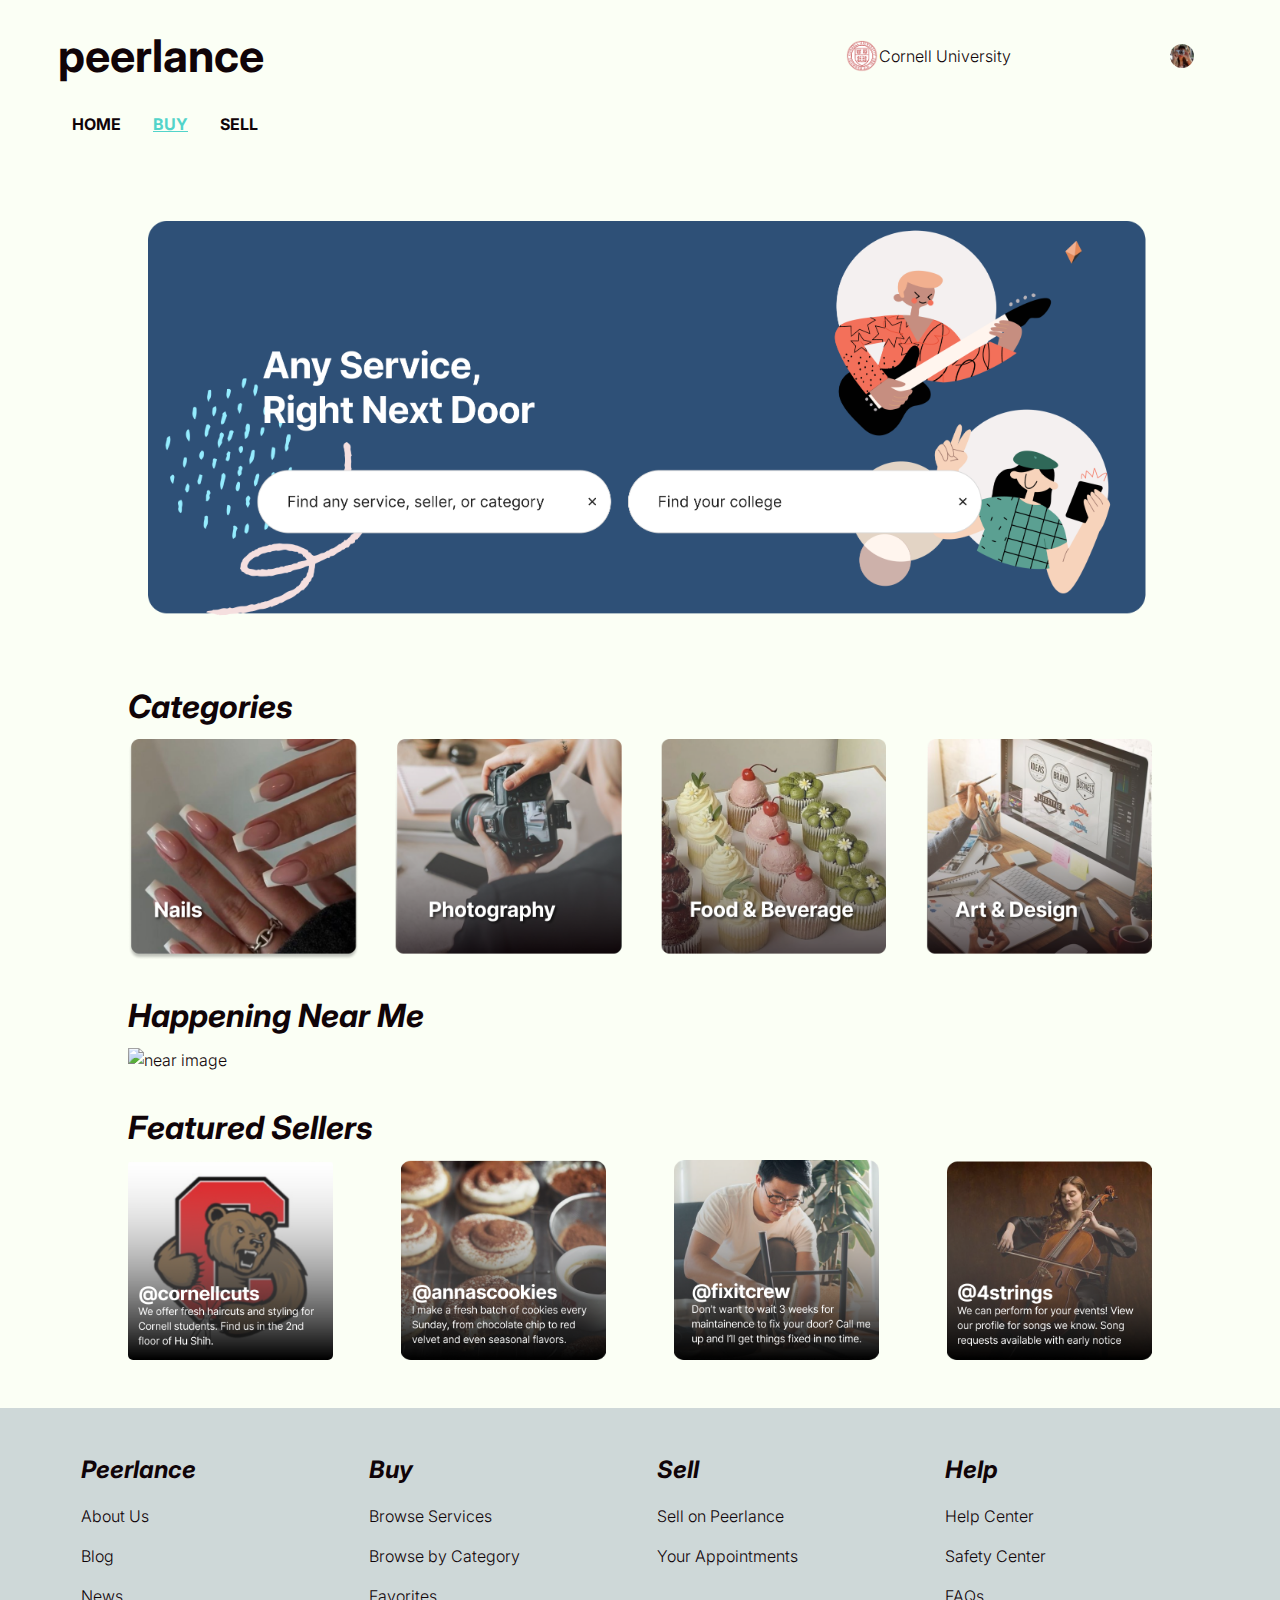
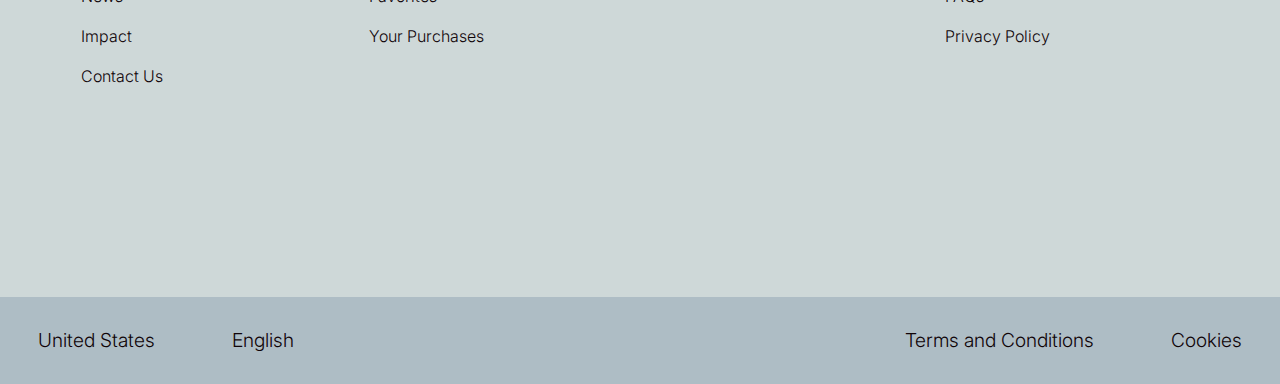
==== buy/buy.html @ 65de8bf3 "added buy page and rerouted image paths on homepage" ====
<!DOCTYPE html>
<html lang="en">
  <head>
    <meta charset="utf-8" />
    <meta name="viewport" content="width=device-width, initial-scale=1" />
    <!-- ADD STYLESHEET HERE -->
    <link rel="stylesheet" href="./buy.css" type="text/css" />
    <!-- ADD STYLESHEET HERE -->
    <title>peerlance</title>
    <link
      href="https://cdn.jsdelivr.net/npm/bootstrap@5.3.3/dist/css/bootstrap.min.css"
      rel="stylesheet"
      integrity="sha384-QWTKZyjpPEjISv5WaRU9OFeRpok6YctnYmDr5pNlyT2bRjXh0JMhjY6hW+ALEwIH"
      crossorigin="anonymous"
    />
    <link rel="preconnect" href="https://fonts.googleapis.com" />
    <link rel="preconnect" href="https://fonts.gstatic.com" crossorigin />
    <link
      href="https://fonts.googleapis.com/css2?family=Inter:ital,opsz,wght@0,14..32,100..900;1,14..32,100..900&display=swap"
      rel="stylesheet"
    />
  </head>
  <body>
    <div id="main-container">
      <!-- START OF NAVBAR -->
      <div id="navbar">
        <div id="logo-container"><div id="logo">peerlance</div></div>
        <div id="right-nav-container">
          <div id="dropdown-container">
            <div id="inner-dropdown-container">
              <img
                id="cornell-logo"
                src="../images/cornell.png"
                alt="cornell logo"
              />
              <span>Cornell University</span>
              <i id="dropdown-arrow" class="fa-solid fa-angle-down"></i>
            </div>
          </div>
          <div id="icon-container">
            <div id="inner-icon-container">
              <i class="fa-regular fa-comment-dots"></i>
              <i class="fa-regular fa-bell"></i>
              <div id="profile-dropdown-container">
                <img id="pfp" src="../images/pfp.jpeg" alt="profile picture" />
                <i id="dropdown-arrow" class="fa-solid fa-angle-down"></i>
              </div>
            </div>
          </div>
        </div>
      </div>
      <!-- END OF NAVBAR -->
      <!-- START OF PAGE BUTTONS -->
      <div id="page-buttons-container">
        <div class="page-button">
          <a>
            <div>HOME</div>
          </a>
        </div>
        <div class="page-button">
          <a>
            <div id="current-page">BUY</div>
          </a>
        </div>
        <div class="page-button">
          <a>
            <div>SELL</div>
          </a>
        </div>
      </div>
      <!-- END OF PAGE BUTTONS -->

      <div id="body-container">
        <!-- SEARCH CONTAINER -->
        <div id="search-container">
          <div id="inner-search-container">
            <img src="./search_image.png" alt="search image" />
          </div>
        </div>
        <!-- END OF SEARCH CONTAINER -->
        <!-- CATEOGRIES CONTAINER -->
        <div id="categories-container">
          <div class="header">Categories</div>
          <div id="inner-categories-container">
            <img src="categories_image.png" alt="categories img" />
          </div>
        </div>
        <!-- END OF CATEGORIES CONTAINER -->
        <!-- NEAR CONTAINER -->
        <div id="near-container">
          <div class="header">Happening Near Me</div>
          <div id="inner-near-container">
            <img src="near_image.png" alt="near image" />
          </div>
        </div>
        <!-- END OF NEAR CONTAINER -->
        <!-- FEATURED SELLERS CONTAINER -->
        <div id="featured-container">
          <div class="header">Featured Sellers</div>
          <div id="card-container">
            <div class="featured-seller-card" id="cornellcuts">
              <!-- <i class="fa-regular fa-heart"></i> -->
              <i class="fa-solid fa-heart"></i>
            </div>
            <div class="featured-seller-card" id="annascookies">
              <i class="fa-regular fa-heart"></i>
            </div>
            <div class="featured-seller-card" id="fixitcrew">
              <i class="fa-regular fa-heart"></i>
            </div>
            <div class="featured-seller-card" id="fourstrings">
              <i class="fa-regular fa-heart"></i>
            </div>
          </div>
        </div>
        <!-- END OF FEATURED SELLERS CONTAINER -->
      </div>

      <!-- FOOTER -->
      <div id="footer-container">
        <div id="outer-top-footer-container">
          <div id="top-footer-container">
            <div class="footer-col">
              <div class="footer-col-header">Peerlance</div>
              <div class="footer-col-body-container">
                <div class="footer-body-item">About Us</div>
                <div class="footer-body-item">Blog</div>
                <div class="footer-body-item">News</div>
                <div class="footer-body-item">Impact</div>
                <div class="footer-body-item">Contact Us</div>
              </div>
            </div>
            <div class="footer-col">
              <div class="footer-col-header">Buy</div>
              <div class="footer-col-body-container">
                <div class="footer-body-item">Browse Services</div>
                <div class="footer-body-item">Browse by Category</div>
                <div class="footer-body-item">Favorites</div>
                <div class="footer-body-item">Your Purchases</div>
              </div>
            </div>
            <div class="footer-col">
              <div class="footer-col-header">Sell</div>
              <div class="footer-col-body-container">
                <div class="footer-body-item">Sell on Peerlance</div>
                <div class="footer-body-item">Your Appointments</div>
              </div>
            </div>
            <div class="footer-col">
              <div class="footer-col-header">Help</div>
              <div class="footer-col-body-container">
                <div class="footer-body-item">Help Center</div>
                <div class="footer-body-item">Safety Center</div>
                <div class="footer-body-item">FAQs</div>
                <div class="footer-body-item">Privacy Policy</div>
              </div>
            </div>
          </div>
        </div>
        <div id="bottom-footer-container">
          <div id="inner-footer-container">
            <div id="left-footer-container">
              <span>United States</span>
              <span>English</span>
            </div>
            <div id="right-footer-container">
              <span>Terms and Conditions</span>
              <span>Cookies</span>
            </div>
          </div>
        </div>
      </div>
      <!-- FOOTER -->
    </div>
    <!-- END OF MAIN CONTAINER -->

    <script
      src="https://cdn.jsdelivr.net/npm/bootstrap@5.3.3/dist/js/bootstrap.bundle.min.js"
      integrity="sha384-YvpcrYf0tY3lHB60NNkmXc5s9fDVZLESaAA55NDzOxhy9GkcIdslK1eN7N6jIeHz"
      crossorigin="anonymous"
    ></script>
    <script
      src="https://cdn.jsdelivr.net/npm/@popperjs/core@2.11.8/dist/umd/popper.min.js"
      integrity="sha384-I7E8VVD/ismYTF4hNIPjVp/Zjvgyol6VFvRkX/vR+Vc4jQkC+hVqc2pM8ODewa9r"
      crossorigin="anonymous"
    ></script>
    <script
      src="https://cdn.jsdelivr.net/npm/bootstrap@5.3.3/dist/js/bootstrap.min.js"
      integrity="sha384-0pUGZvbkm6XF6gxjEnlmuGrJXVbNuzT9qBBavbLwCsOGabYfZo0T0to5eqruptLy"
      crossorigin="anonymous"
    ></script>
    <!-- FONTAWESOME -->
    <script
      src="https://kit.fontawesome.com/2b72a89a8b.js"
      crossorigin="anonymous"
    ></script>
    <!-- FONTAWESOME -->
    <!-- ADD JS LINK HERE -->
    <script src="./buy.js"></script>
    <!-- ADD JS LINK HERE -->
  </body>
</html>
---- buy/buy.css ----
:root {
  --orange: #ffa630;
  --beige: #fbfff5;
  --green: #52d4ca;
  --blue: #2e5077;
  --black: #100408;
}

* {
  font-family: "Inter", sans-serif;
  font-optical-sizing: auto;
  font-weight: 300;
  font-style: normal;
  color: var(--black);
}

/* NAVBAR */
#navbar {
  display: flex;
  justify-content: space-between;
  height: 7em;
  background-color: var(--beige);
  padding: 0 4.5%;
}

#logo-container {
  /* border: 1px solid green; */
  display: flex;
  align-items: center;
  width: 45%;
  color: var(--blue);
  font-size: 45px;
}

#logo {
  font-weight: bold;
}

#right-nav-container {
  /* border: 1px solid black; */
  display: flex;
  justify-content: right;
  width: 45%;
}

#icon-container,
#dropdown-container {
  /* border: 1px solid red; */
  width: 40%;
  height: 100%;
  font-size: 1.5em;
}

#dropdown-container {
  /* border: 1px solid yellow; */
  display: flex;
  justify-content: right;
  align-items: center;
  font-size: 1em;
}

#inner-dropdown-container {
  /* border: 1px solid blue; */
  width: 80%;
  display: flex;
  justify-content: space-around;
  align-items: center;
  cursor: pointer;
}

#cornell-logo {
  width: 2em;
  height: 2em;
}

#icon-container {
  /* border: 1px solid purple; */
  display: flex;
  justify-content: right;
  align-items: center;
}

#inner-icon-container {
  /* border: 1px solid blue; */
  display: flex;
  justify-content: space-around;
  align-items: center;
  width: 60%;
  cursor: pointer;
}

#profile-dropdown-container {
  /* border: 1px solid black; */
  display: flex;
  justify-content: space-between;
  width: 30%;
  align-items: center;
}

#dropdown-arrow {
  font-size: 0.7em;
}

#pfp {
  clip-path: circle();
  width: 1em;
  height: 1em;
  object-fit: cover;
  object-position: center;
}
/* END OF NAVBAR */

/* START OF PAGE BUTTONS */
#page-buttons-container {
  /* border: 1px solid green; */
  width: 20em;
  display: flex;
  margin-left: 3.5em;
}

.page-button {
  /* border: 1px solid red; */
  margin: 0 1em;
}

.page-button a {
  text-decoration: none;
}

#current-page {
  color: var(--green);
  text-decoration: underline;
}

.page-button a div {
  color: var(--black);
  font-size: 16px;
  font-weight: bold;
  cursor: pointer;
}

.page-button a div:hover {
  color: var(--orange);
  text-decoration: underline;
}
/* END OF PAGE BUTTONS */

/* FOOTER CONTAINER */
#footer-container {
  height: 36rem;
  background-color: var(--beige);
}

#outer-top-footer-container {
  height: 85%;
  background-color: #ced8d8;
  display: flex;
  justify-content: center;
  align-items: center;
}

#top-footer-container {
  /* border: 1px solid blue; */
  height: 25rem;
  width: 90%;
  display: flex;
  justify-content: space-around;
}

.footer-col {
  /* border: 1px solid red; */
  height: 80%;
  width: 22%;
}

.footer-col-header {
  font-size: 1.5em;
  font-weight: bold;
  font-style: italic;
}

.footer-body-item {
  margin-top: 1em;
  cursor: pointer;
}

#bottom-footer-container {
  height: 15%;
  background-color: #aebdc5;
  display: flex;
  justify-content: space-between;
}

#inner-footer-container {
  /* border: 1px solid blue; */
  width: 100%;
  display: flex;
  justify-content: center;
  align-items: cetner;
}

#left-footer-container,
#right-footer-container {
  /* border: 1px solid red; */
  display: flex;
  align-items: center;
  width: 50%;
}

#left-footer-container {
  justify-content: start;
}

#right-footer-container {
  justify-content: end;
}

#left-footer-container span,
#right-footer-container span {
  margin: 0 2em;
  font-size: 1.2em;
  cursor: pointer;
}
/* END OF FOOTER CONTAINER */

#main-container {
  background-color: var(--beige);
}

#body-container {
  min-height: calc(100vh - 36rem);
  padding-bottom: 2rem;
}

/* SEARCH CONTAINER */
#search-container {
  margin-top: 3em;
  height: 25%;
  width: 100%;
  display: flex;
  justify-content: center;
}

#inner-search-container {
  width: 80%;
  height: 100%;
  display: flex;
  justify-content: center;
}

#inner-search-container img {
  width: 100%;
}
/* END OF SEARCH CONTAINER */

/* CATEGORIES CONTAINER */
#categories-container {
  width: 100%;
  display: flex;
  flex-direction: column;
  justify-content: center;
  align-items: center;
}

.header {
  width: 80%;
  font-weight: bold;
  font-style: italic;
  font-size: 2em;
  margin-top: 1em;
  margin-bottom: 0.5rem;
}

#inner-categories-container {
  width: 80%;
  height: 100%;
  display: flex;
  justify-content: center;
}

#inner-categories-container img {
  width: 100%;
}
/* END OF CATEGORIES CONTAINER */

/* NEAR CONTAINER */
#near-container {
  width: 100%;
  display: flex;
  flex-direction: column;
  justify-content: center;
  align-items: center;
}

#inner-near-container {
  width: 80%;
  height: 100%;
  display: flex;
  justify-content: center;
}

#inner-near-container img {
  width: 100%;
}
/* END OF NEAR CONTAINER */

/* FEATURED SELLERS CONTAINER */
#featured-container {
  /* Existing styles */
  width: 100%;
  display: flex;
  flex-direction: column;
  justify-content: center;
  align-items: center;
  height: 18rem;
  margin-bottom: 1rem;
}

#card-container {
  /* border: 1px solid blue; */
  width: 80%;
  height: 100%;
  display: flex;
  justify-content: space-between;
}

.featured-seller-card {
  width: 20%;
  background-size: cover;
  background-position: center;
  border-radius: 5px;
  display: flex;
  justify-content: right;
  padding: 0.5em 0.5em 0 0;
}

.featured-seller-card i {
  font-size: 1.3em;
  height: 11%;
  cursor: pointer;
}

#cornellcuts {
  background-image: url(./cornellcuts.png);
}

#annascookies {
  background-image: url(./annascookies.png);
}

#fourstrings {
  background-image: url(./4strings.png);
}

#fixitcrew {
  background-image: url(./fixitcrew.png);
}
/* END OF FEATURED SELLERS CONTAINER */
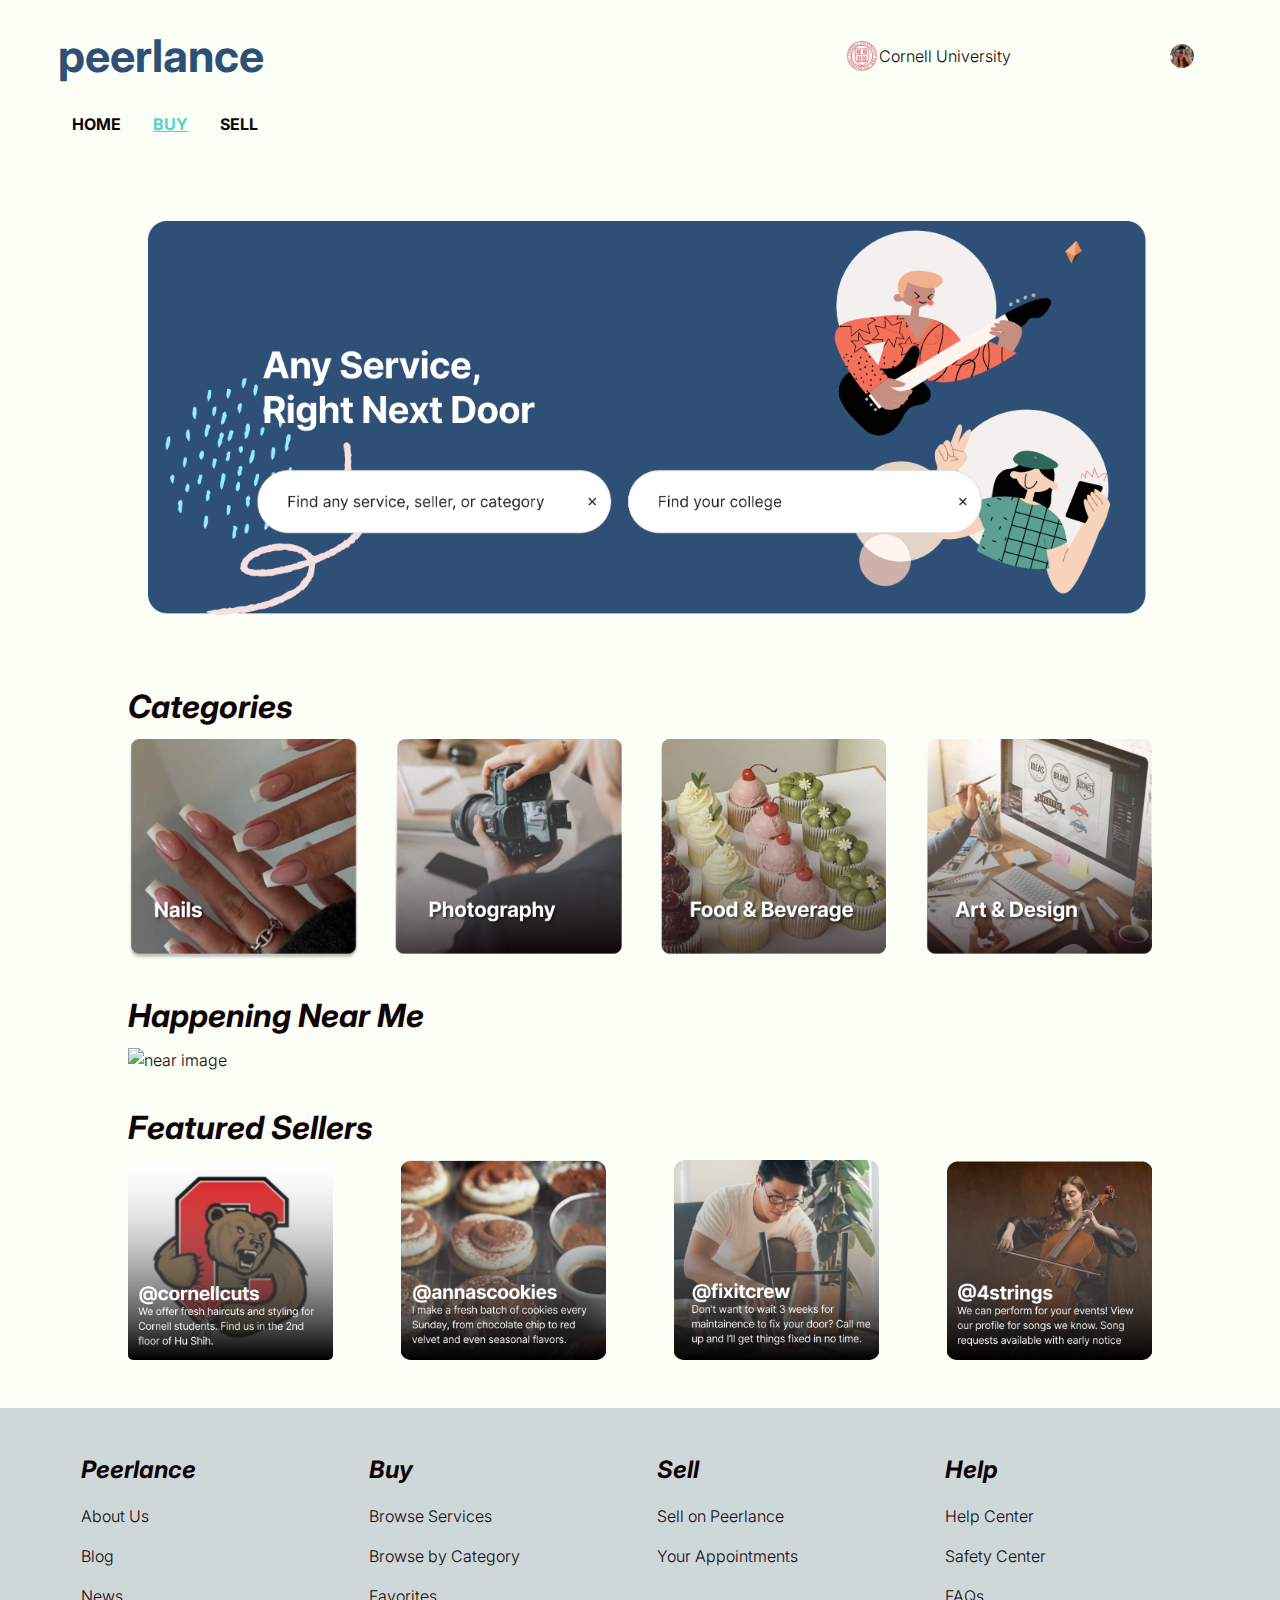
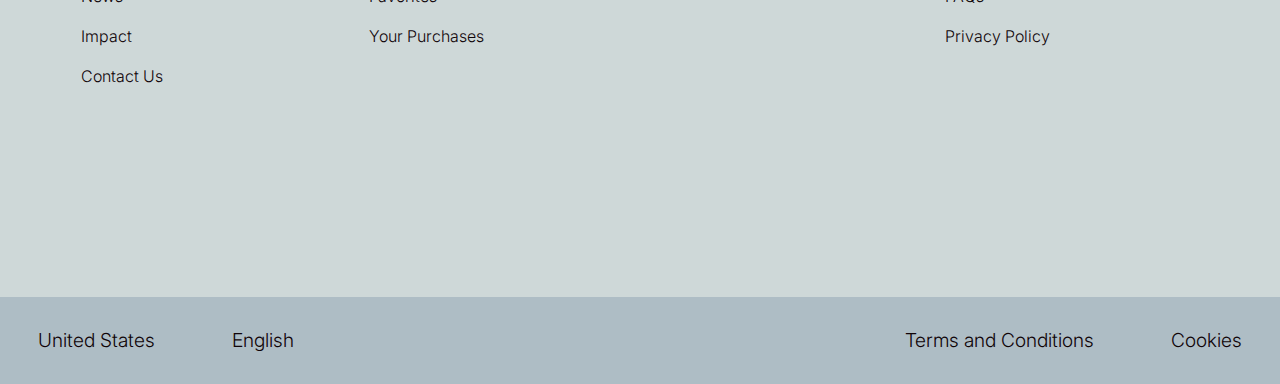
==== commit 7d4e10f7: "linked websites" ====
--- a/buy/buy.html
+++ b/buy/buy.html
@@ -6,7 +6,7 @@
     <!-- ADD STYLESHEET HERE -->
     <link rel="stylesheet" href="./buy.css" type="text/css" />
     <!-- ADD STYLESHEET HERE -->
-    <title>peerlance</title>
+    <title>Shop Peerlance</title>
     <link
       href="https://cdn.jsdelivr.net/npm/bootstrap@5.3.3/dist/css/bootstrap.min.css"
       rel="stylesheet"
@@ -54,16 +54,16 @@
       <div id="page-buttons-container">
         <div class="page-button">
           <a>
-            <div>HOME</div>
+            <a href="../homepage/index.html"><div>HOME</div></a>
           </a>
         </div>
         <div class="page-button">
           <a>
-            <div id="current-page">BUY</div>
+            <a href="buy.html"><div id="current-page">BUY</div></a>
           </a>
         </div>
         <div class="page-button">
-          <a>
+          <a href="../profile/profile.html">
             <div>SELL</div>
           </a>
         </div>
@@ -99,17 +99,36 @@
           <div class="header">Featured Sellers</div>
           <div id="card-container">
             <div class="featured-seller-card" id="cornellcuts">
-              <!-- <i class="fa-regular fa-heart"></i> -->
-              <i class="fa-solid fa-heart"></i>
+              <div class="heart regular">
+                <i class="fa-regular fa-heart"></i>
+              </div>
+              <div class="heart solid hidden">
+                <i class="fa-solid fa-heart"></i>
+              </div>
             </div>
             <div class="featured-seller-card" id="annascookies">
-              <i class="fa-regular fa-heart"></i>
+              <div class="heart regular">
+                <i class="fa-regular fa-heart"></i>
+              </div>
+              <div class="heart solid hidden">
+                <i class="fa-solid fa-heart"></i>
+              </div>
             </div>
             <div class="featured-seller-card" id="fixitcrew">
-              <i class="fa-regular fa-heart"></i>
+              <div class="heart regular">
+                <i class="fa-regular fa-heart"></i>
+              </div>
+              <div class="heart solid hidden">
+                <i class="fa-solid fa-heart"></i>
+              </div>
             </div>
             <div class="featured-seller-card" id="fourstrings">
-              <i class="fa-regular fa-heart"></i>
+              <div class="heart regular">
+                <i class="fa-regular fa-heart"></i>
+              </div>
+              <div class="heart solid hidden">
+                <i class="fa-solid fa-heart"></i>
+              </div>
             </div>
           </div>
         </div>
@@ -135,7 +154,11 @@
               <div class="footer-col-body-container">
                 <div class="footer-body-item">Browse Services</div>
                 <div class="footer-body-item">Browse by Category</div>
-                <div class="footer-body-item">Favorites</div>
+                <a
+                  href="../favorites/favorites.html"
+                  style="text-decoration: none"
+                  ><div class="footer-body-item">Favorites</div></a
+                >
                 <div class="footer-body-item">Your Purchases</div>
               </div>
             </div>
--- a/buy/buy.css
+++ b/buy/buy.css
@@ -34,6 +34,7 @@
 
 #logo {
   font-weight: bold;
+  color: var(--blue);
 }
 
 #right-nav-container {
@@ -356,3 +357,7 @@
   background-image: url(./fixitcrew.png);
 }
 /* END OF FEATURED SELLERS CONTAINER */
+
+.hidden {
+  display: none;
+}
